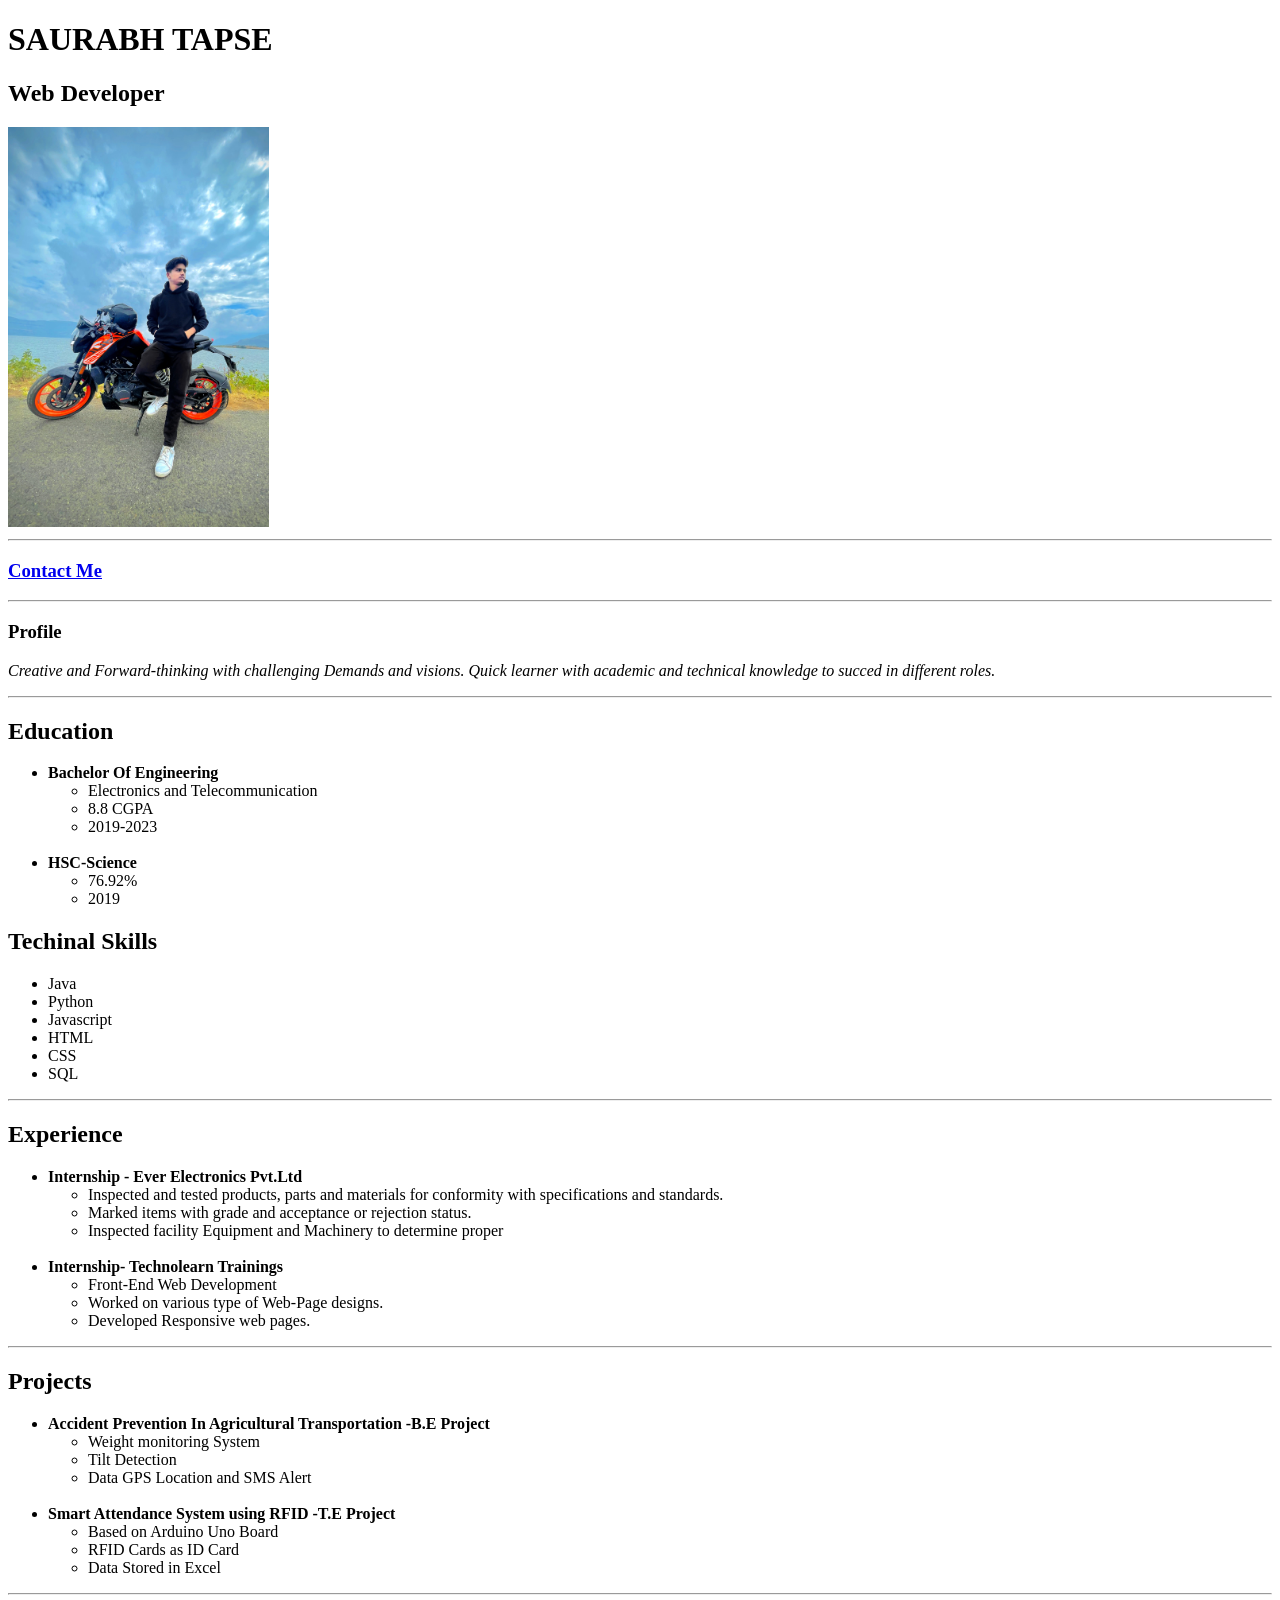
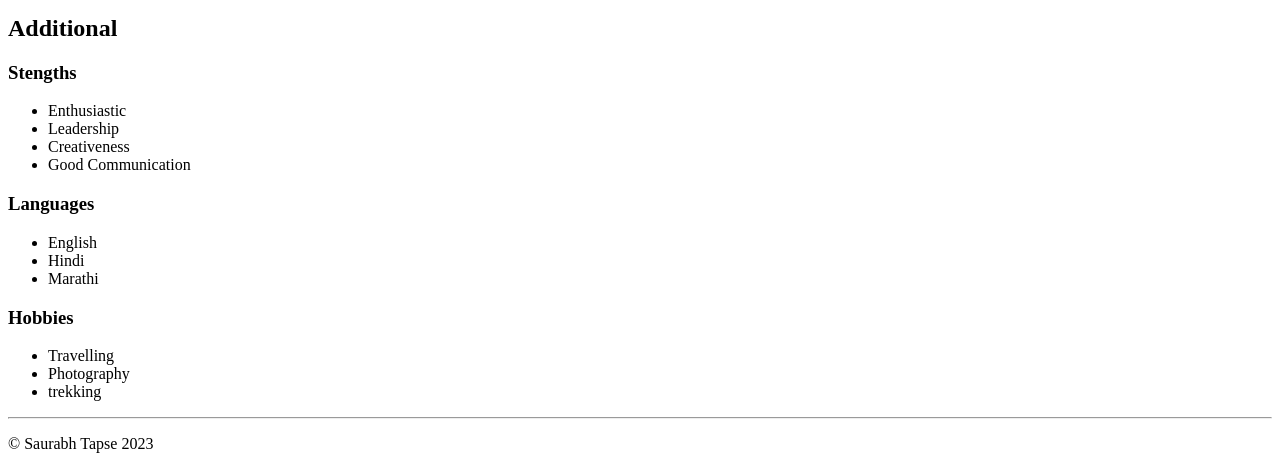
==== index.html @ bd3d549c "Add files via upload" ====
<!DOCTYPE html>
<html lang="en">
<head>
    <meta charset="UTF-8">
    <meta http-equiv="X-UA-Compatible" content="IE=edge">
    <meta name="viewport" content="width=device-width, initial-scale=1.0">
    <title>Capestone Resume
    </title>
</head>
<body>
    <h1 >SAURABH TAPSE</h1>
    <h2>Web Developer</h2>
    <img src="./Assets/images/IMG_0893-01 (1)-01.jpeg" alt="Saurabh Photo" height="400px"> 

    <hr/>
        <a href="./Contact.html" ><H3> Contact Me </H3></a>

    <hr/>
    <h3>Profile</h3>
    <p><i>Creative and Forward-thinking with challenging Demands and visions.
        Quick learner with academic and technical knowledge to succed in different roles.</i>
    </p>
    <hr/>
       
    <H2>Education</H2>
    <ul>
        <li><b>Bachelor Of Engineering </b></li>
        <ul>
            <li>Electronics and Telecommunication</li>
            <li>8.8 CGPA</li>
            <li>2019-2023</li>
        </ul>
        <br>
        <li><b>HSC-Science</b></li>
        <ul>
            <li>76.92%</li>
            <li>2019</li>
        </ul>
    </ul>
    <h2>Techinal Skills</h2>
    <ul>
        <li>Java</li>
        <li>Python</li>
        <li>Javascript</li>
        <li>HTML</li>
        <li>CSS</li>
        <li>SQL</li>
    </ul>

    <hr/>
    <h2>Experience</h2>
      <ul>
        <li> <b>Internship - Ever Electronics Pvt.Ltd</li></b>
            <ul>
                <li>Inspected and tested products, parts and materials for conformity with specifications and standards.</li>
                <li>Marked items with grade and acceptance or rejection status.</li>
                <li>Inspected facility Equipment and Machinery to determine proper</li>
            </ul>
        <br>    
        <li><b>Internship- Technolearn Trainings</b></li>
            <ul>
                 <li>Front-End Web Development</li>
                 <li> Worked on various type of Web-Page designs.</li>
                 <li>Developed Responsive web pages.</li>
            </ul>
      </ul>
    
    <hr/>
    <h2>Projects</h2>
      <ul>
        <li><b>Accident Prevention In Agricultural Transportation -B.E Project </b></li>
           <ul>
               <li>Weight monitoring System</li>
               <li>Tilt Detection </li>
               <li>Data GPS Location and SMS Alert</li>
           </ul>
        <br>   
        <li><b>Smart Attendance System using RFID -T.E Project</b></li>
           <ul>
              <li>Based on Arduino Uno Board</li>
              <li>RFID Cards as ID Card</li>
              <li>Data Stored in Excel</li>
           </ul>
      </ul>
    
    <hr/>
    <h2>Additional</h2> 
       <h3>Stengths</h3>
         <ul>
                <li>Enthusiastic</li>
                <li>Leadership</li>
                <li>Creativeness</li>
                <li>Good Communication</li>
         </ul>
        <h3>Languages</h3>
          <ul>
            <li>English</li>
            <li>Hindi</li>
            <li>Marathi</li>
          </ul>
        <h3>Hobbies</h3>  
          <ul>
            <li>Travelling</li>
            <li>Photography</li>
            <li>trekking</li>
          </ul>
        <hr>
        <p>© Saurabh Tapse 2023</p>  
</body>
</html>
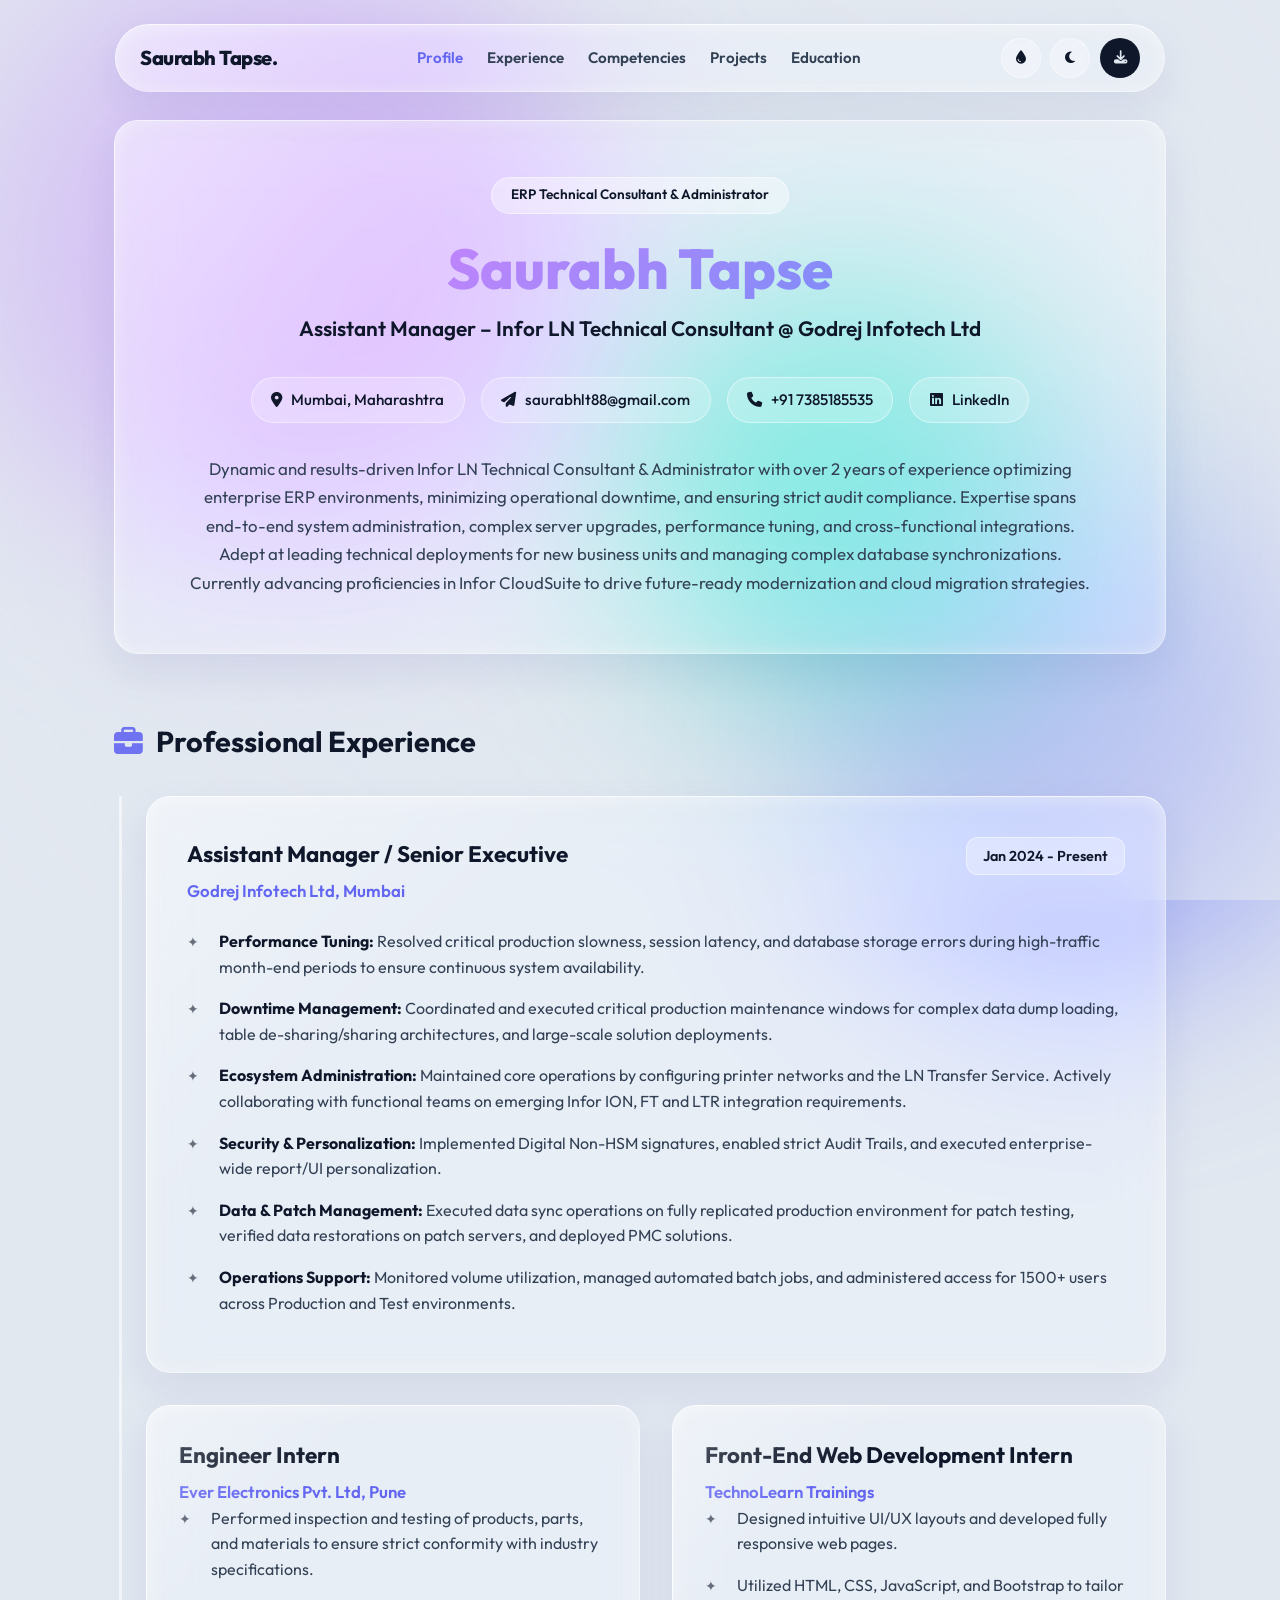
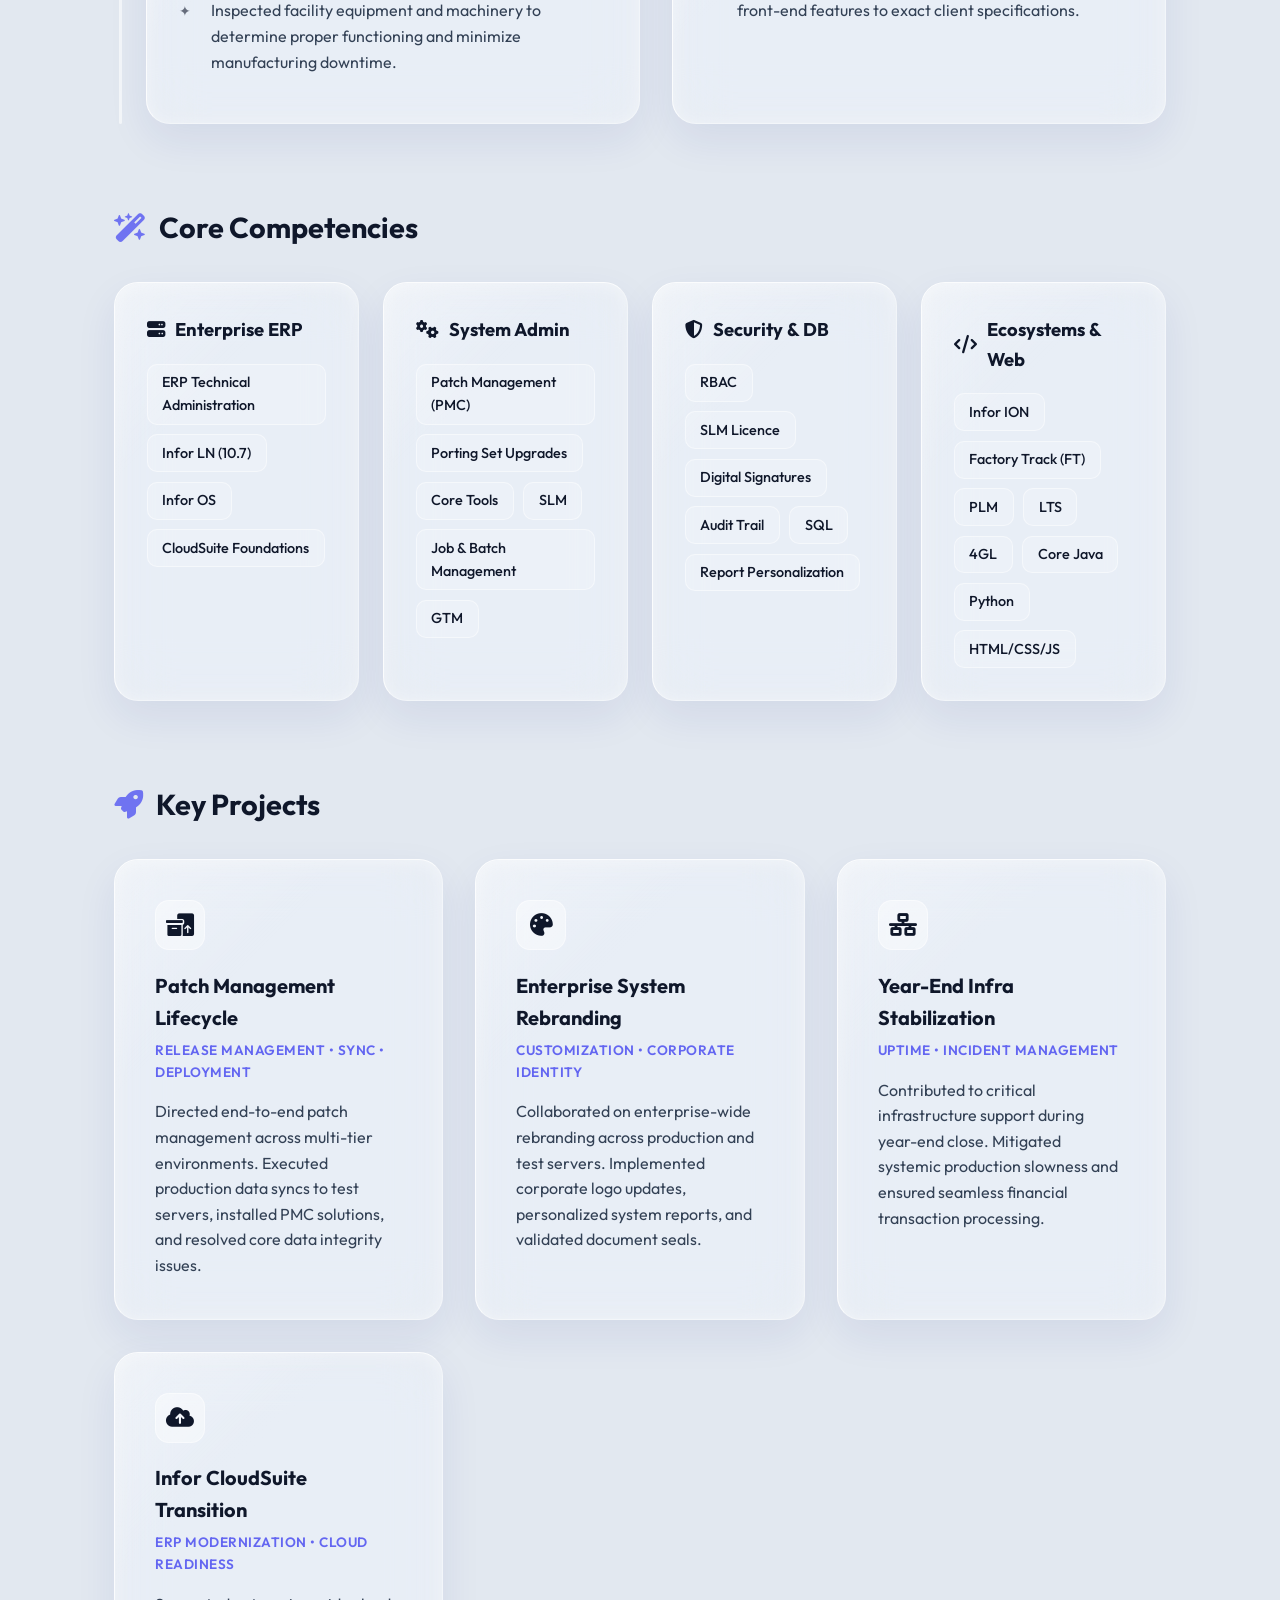
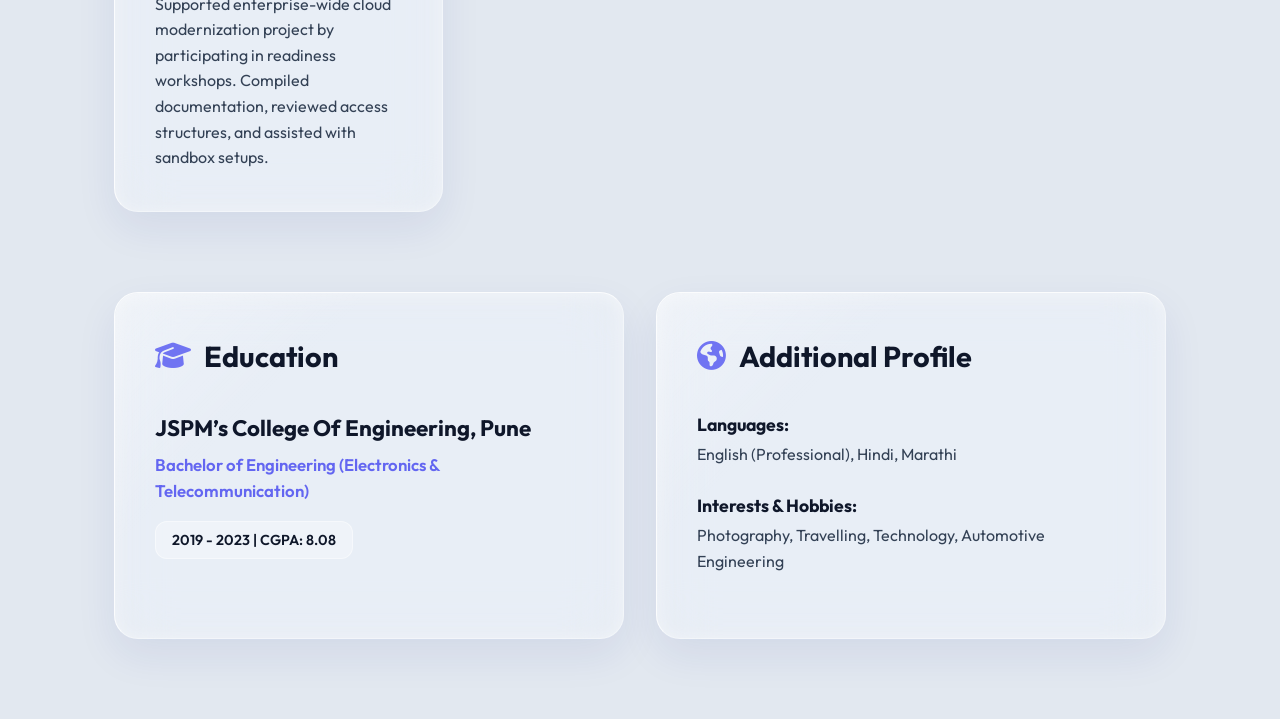
==== commit 76ecf1e4: "Rename Index.html to index.html" ====
--- a/index.html
+++ b/index.html
@@ -1,110 +1,207 @@
 <!DOCTYPE html>
 <html lang="en">
 <head>
-    <meta charset="UTF-8">
-    <meta http-equiv="X-UA-Compatible" content="IE=edge">
-    <meta name="viewport" content="width=device-width, initial-scale=1.0">
-    <title>Capestone Resume
-    </title>
+  <meta charset="UTF-8" />
+  <meta name="viewport" content="width=device-width, initial-scale=1.0" />
+  <title>Saurabh Tapse | Infor LN Technical Consultant</title>
+  
+  <link rel="preconnect" href="https://fonts.googleapis.com">
+  <link rel="preconnect" href="https://fonts.gstatic.com" crossorigin>
+  <link href="https://fonts.googleapis.com/css2?family=Outfit:wght@300;400;500;600;700;800&display=swap" rel="stylesheet">
+  <link rel="stylesheet" href="https://cdnjs.cloudflare.com/ajax/libs/font-awesome/6.4.0/css/all.min.css">
+  
+  <link rel="stylesheet" href="style.css">
 </head>
 <body>
-    <h1 >SAURABH TAPSE</h1>
-    <h2>Web Developer</h2>
-    <img src="./Assets/images/IMG_0893-01 (1)-01.jpeg" alt="Saurabh Photo" height="400px"> 
-
-    <hr/>
-        <a href="./Contact.html" ><H3> Contact Me </H3></a>
-
-    <hr/>
-    <h3>Profile</h3>
-    <p><i>Creative and Forward-thinking with challenging Demands and visions.
-        Quick learner with academic and technical knowledge to succed in different roles.</i>
-    </p>
-    <hr/>
-       
-    <H2>Education</H2>
-    <ul>
-        <li><b>Bachelor Of Engineering </b></li>
-        <ul>
-            <li>Electronics and Telecommunication</li>
-            <li>8.8 CGPA</li>
-            <li>2019-2023</li>
-        </ul>
-        <br>
-        <li><b>HSC-Science</b></li>
-        <ul>
-            <li>76.92%</li>
-            <li>2019</li>
-        </ul>
-    </ul>
-    <h2>Techinal Skills</h2>
-    <ul>
-        <li>Java</li>
-        <li>Python</li>
-        <li>Javascript</li>
-        <li>HTML</li>
-        <li>CSS</li>
-        <li>SQL</li>
-    </ul>
-
-    <hr/>
-    <h2>Experience</h2>
-      <ul>
-        <li> <b>Internship - Ever Electronics Pvt.Ltd</li></b>
-            <ul>
-                <li>Inspected and tested products, parts and materials for conformity with specifications and standards.</li>
-                <li>Marked items with grade and acceptance or rejection status.</li>
-                <li>Inspected facility Equipment and Machinery to determine proper</li>
+
+  <!-- Liquid Animated Background Blobs -->
+  <div class="blob shape-1"></div>
+  <div class="blob shape-2"></div>
+  <div class="blob shape-3"></div>
+  <div class="glass-overlay"></div>
+
+  <!-- Floating Top Navigation -->
+  <nav class="top-nav glass-panel">
+    <div class="nav-brand">Saurabh Tapse.</div>
+    
+    <div class="desktop-nav-links">
+      <a href="#hero" class="nav-link active">Profile</a>
+      <a href="#experience" class="nav-link">Experience</a>
+      <a href="#skills" class="nav-link">Competencies</a>
+      <a href="#projects" class="nav-link">Projects</a>
+      <a href="#education" class="nav-link">Education</a>
+    </div>
+
+    <div class="nav-controls">
+      <button class="icon-btn colorShiftBtn" title="Change Aura"><i class="fa-solid fa-droplet"></i></button>
+      <button class="icon-btn themeToggleBtn" title="Toggle Theme"><i class="fa-solid fa-moon"></i></button>
+      <button class="icon-btn highlight printBtn" title="Download PDF"><i class="fa-solid fa-download"></i></button>
+    </div>
+  </nav>
+
+  <main class="container">
+    
+    <!-- Hero Profile Section -->
+    <section id="hero" class="hero-section glass-panel reveal" data-tilt>
+      <div class="pill-badge">ERP Technical Consultant & Administrator</div>
+      <h1 class="hero-title">Saurabh Tapse</h1>
+      <h2 class="hero-subtitle">Assistant Manager – Infor LN Technical Consultant @ Godrej Infotech Ltd</h2>
+      
+      <div class="contact-pills">
+        <a href="https://maps.google.com/?q=Mumbai" target="_blank" class="contact-pill"><i class="fa-solid fa-location-dot"></i> Mumbai, Maharashtra</a>
+        <a href="mailto:saurabhlt88@gmail.com" class="contact-pill"><i class="fa-solid fa-paper-plane"></i> saurabhlt88@gmail.com</a>
+        <a href="tel:7385185535" class="contact-pill"><i class="fa-solid fa-phone"></i> +91 7385185535</a>
+        <a href="https://linkedin.com/in/saurabh-tapse" target="_blank" class="contact-pill"><i class="fa-brands fa-linkedin"></i> LinkedIn</a>
+      </div>
+
+      <p class="hero-bio">
+        Dynamic and results-driven Infor LN Technical Consultant & Administrator with over 2 years of experience optimizing enterprise ERP environments, minimizing operational downtime, and ensuring strict audit compliance. Expertise spans end-to-end system administration, complex server upgrades, performance tuning, and cross-functional integrations. Adept at leading technical deployments for new business units and managing complex database synchronizations. Currently advancing proficiencies in Infor CloudSuite to drive future-ready modernization and cloud migration strategies.
+      </p>
+    </section>
+
+    <!-- Experience Section -->
+    <section id="experience" class="content-section reveal">
+      <h3 class="section-heading"><i class="fa-solid fa-briefcase"></i> Professional Experience</h3>
+      
+      <div class="timeline">
+        <div class="timeline-item glass-panel hover-lift">
+          <div class="timeline-dot"></div>
+          <div class="timeline-header">
+            <div>
+              <h4 class="job-title">Assistant Manager / Senior Executive</h4>
+              <p class="company-name">Godrej Infotech Ltd, Mumbai</p>
+            </div>
+            <span class="date-badge">Jan 2024 - Present</span>
+          </div>
+          <ul class="creative-list">
+            <li><strong>Performance Tuning:</strong> Resolved critical production slowness, session latency, and database storage errors during high-traffic month-end periods to ensure continuous system availability.</li>
+            <li><strong>Downtime Management:</strong> Coordinated and executed critical production maintenance windows for complex data dump loading, table de-sharing/sharing architectures, and large-scale solution deployments.</li>
+            <li><strong>Ecosystem Administration:</strong> Maintained core operations by configuring printer networks and the LN Transfer Service. Actively collaborating with functional teams on emerging Infor ION, FT and LTR integration requirements.</li>
+            <li><strong>Security & Personalization:</strong> Implemented Digital Non-HSM signatures, enabled strict Audit Trails, and executed enterprise-wide report/UI personalization.</li>
+            <li><strong>Data & Patch Management:</strong> Executed data sync operations on fully replicated production environment for patch testing, verified data restorations on patch servers, and deployed PMC solutions.</li>
+            <li><strong>Operations Support:</strong> Monitored volume utilization, managed automated batch jobs, and administered access for 1500+ users across Production and Test environments.</li>
+          </ul>
+        </div>
+
+        <div class="internship-grid">
+          <div class="glass-panel hover-lift mini-card">
+            <h4 class="job-title">Engineer Intern</h4>
+            <p class="company-name">Ever Electronics Pvt. Ltd, Pune</p>
+            <ul class="creative-list compact">
+              <li>Performed inspection and testing of products, parts, and materials to ensure strict conformity with industry specifications.</li>
+              <li>Inspected facility equipment and machinery to determine proper functioning and minimize manufacturing downtime.</li>
             </ul>
-        <br>    
-        <li><b>Internship- Technolearn Trainings</b></li>
-            <ul>
-                 <li>Front-End Web Development</li>
-                 <li> Worked on various type of Web-Page designs.</li>
-                 <li>Developed Responsive web pages.</li>
+          </div>
+
+          <div class="glass-panel hover-lift mini-card">
+            <h4 class="job-title">Front-End Web Development Intern</h4>
+            <p class="company-name">TechnoLearn Trainings</p>
+            <ul class="creative-list compact">
+              <li>Designed intuitive UI/UX layouts and developed fully responsive web pages.</li>
+              <li>Utilized HTML, CSS, JavaScript, and Bootstrap to tailor front-end features to exact client specifications.</li>
             </ul>
-      </ul>
-    
-    <hr/>
-    <h2>Projects</h2>
-      <ul>
-        <li><b>Accident Prevention In Agricultural Transportation -B.E Project </b></li>
-           <ul>
-               <li>Weight monitoring System</li>
-               <li>Tilt Detection </li>
-               <li>Data GPS Location and SMS Alert</li>
-           </ul>
-        <br>   
-        <li><b>Smart Attendance System using RFID -T.E Project</b></li>
-           <ul>
-              <li>Based on Arduino Uno Board</li>
-              <li>RFID Cards as ID Card</li>
-              <li>Data Stored in Excel</li>
-           </ul>
-      </ul>
-    
-    <hr/>
-    <h2>Additional</h2> 
-       <h3>Stengths</h3>
-         <ul>
-                <li>Enthusiastic</li>
-                <li>Leadership</li>
-                <li>Creativeness</li>
-                <li>Good Communication</li>
-         </ul>
-        <h3>Languages</h3>
-          <ul>
-            <li>English</li>
-            <li>Hindi</li>
-            <li>Marathi</li>
-          </ul>
-        <h3>Hobbies</h3>  
-          <ul>
-            <li>Travelling</li>
-            <li>Photography</li>
-            <li>trekking</li>
-          </ul>
-        <hr>
-        <p>© Saurabh Tapse 2023</p>  
+          </div>
+        </div>
+      </div>
+    </section>
+
+    <!-- Skills Section -->
+    <section id="skills" class="content-section reveal">
+      <h3 class="section-heading"><i class="fa-solid fa-wand-magic-sparkles"></i> Core Competencies</h3>
+      
+      <div class="bento-grid">
+        <div class="bento-card glass-panel accent-1">
+          <h4><i class="fa-solid fa-server"></i> Enterprise ERP</h4>
+          <div class="tag-cloud">
+            <span>ERP Technical Administration</span> <span>Infor LN (10.7)</span> <span>Infor OS</span> <span>CloudSuite Foundations</span>
+          </div>
+        </div>
+
+        <div class="bento-card glass-panel accent-2">
+          <h4><i class="fa-solid fa-gears"></i> System Admin</h4>
+          <div class="tag-cloud">
+            <span>Patch Management (PMC)</span> <span>Porting Set Upgrades</span> <span>Core Tools</span> <span>SLM</span> <span>Job & Batch Management</span> <span>GTM</span>
+          </div>
+        </div>
+
+        <div class="bento-card glass-panel accent-3">
+          <h4><i class="fa-solid fa-shield-halved"></i> Security & DB</h4>
+          <div class="tag-cloud">
+            <span>RBAC</span> <span>SLM Licence</span> <span>Digital Signatures</span> <span>Audit Trail</span> <span>SQL</span> <span>Report Personalization</span>
+          </div>
+        </div>
+
+        <div class="bento-card glass-panel accent-4">
+          <h4><i class="fa-solid fa-code"></i> Ecosystems & Web</h4>
+          <div class="tag-cloud">
+            <span>Infor ION</span> <span>Factory Track (FT)</span> <span>PLM</span> <span>LTS</span> <span>4GL</span> <span>Core Java</span> <span>Python</span> <span>HTML/CSS/JS</span>
+          </div>
+        </div>
+      </div>
+    </section>
+
+    <!-- Projects Section -->
+    <section id="projects" class="content-section reveal">
+      <h3 class="section-heading"><i class="fa-solid fa-rocket"></i> Key Projects</h3>
+      
+      <div class="project-grid">
+        <div class="project-card glass-panel hover-lift">
+          <div class="project-icon"><i class="fa-solid fa-boxes-packing"></i></div>
+          <h4 class="project-title">Patch Management Lifecycle</h4>
+          <span class="project-scope">Release Management • Sync • Deployment</span>
+          <p>Directed end-to-end patch management across multi-tier environments. Executed production data syncs to test servers, installed PMC solutions, and resolved core data integrity issues.</p>
+        </div>
+
+        <div class="project-card glass-panel hover-lift">
+          <div class="project-icon"><i class="fa-solid fa-palette"></i></div>
+          <h4 class="project-title">Enterprise System Rebranding</h4>
+          <span class="project-scope">Customization • Corporate Identity</span>
+          <p>Collaborated on enterprise-wide rebranding across production and test servers. Implemented corporate logo updates, personalized system reports, and validated document seals.</p>
+        </div>
+
+        <div class="project-card glass-panel hover-lift">
+          <div class="project-icon"><i class="fa-solid fa-network-wired"></i></div>
+          <h4 class="project-title">Year-End Infra Stabilization</h4>
+          <span class="project-scope">Uptime • Incident Management</span>
+          <p>Contributed to critical infrastructure support during year-end close. Mitigated systemic production slowness and ensured seamless financial transaction processing.</p>
+        </div>
+
+        <div class="project-card glass-panel hover-lift">
+          <div class="project-icon"><i class="fa-solid fa-cloud-arrow-up"></i></div>
+          <h4 class="project-title">Infor CloudSuite Transition</h4>
+          <span class="project-scope">ERP Modernization • Cloud Readiness</span>
+          <p>Supported enterprise-wide cloud modernization project by participating in readiness workshops. Compiled documentation, reviewed access structures, and assisted with sandbox setups.</p>
+        </div>
+      </div>
+    </section>
+
+    <!-- Education & Extras Section -->
+    <section id="education" class="content-section reveal">
+      <div class="split-grid">
+        
+        <div class="glass-panel hover-lift split-card">
+          <h3 class="section-heading small"><i class="fa-solid fa-graduation-cap"></i> Education</h3>
+          <h4 class="job-title">JSPM’s College Of Engineering, Pune</h4>
+          <p class="company-name">Bachelor of Engineering (Electronics & Telecommunication)</p>
+          <span class="date-badge inline-badge">2019 - 2023 | CGPA: 8.08</span>
+        </div>
+
+        <div class="glass-panel hover-lift split-card">
+          <h3 class="section-heading small"><i class="fa-solid fa-earth-americas"></i> Additional Profile</h3>
+          <div class="info-block">
+            <strong>Languages:</strong>
+            <p>English (Professional), Hindi, Marathi</p>
+          </div>
+          <div class="info-block">
+            <strong>Interests & Hobbies:</strong>
+            <p>Photography, Travelling, Technology, Automotive Engineering</p>
+          </div>
+        </div>
+      </div>
+    </section>
+
+  </main>
+
+  <script src="script.js"></script>
 </body>
-</html>+</html>
--- a/style.css
+++ b/style.css
@@ -0,0 +1,299 @@
+:root {
+  /* Dynamic CSS Variables controlled by JS for Gradient Shift */
+  --blob-1: #c084fc;
+  --blob-2: #818cf8;
+  --blob-3: #2dd4bf;
+
+  /* Light Liquid Theme */
+  --bg-color: #e2e8f0;
+  --text-main: #0f172a;
+  --text-muted: #334155;
+  
+  /* Liquid Glass Core Properties */
+  --glass-bg: rgba(255, 255, 255, 0.25);
+  --glass-border: rgba(255, 255, 255, 0.45);
+  --glass-border-light: rgba(255, 255, 255, 0.8);
+  --glass-shadow: 0 16px 40px rgba(31, 38, 135, 0.08);
+  --glass-inner-shadow: inset 0 2px 15px rgba(255, 255, 255, 0.4);
+  
+  --primary-accent: #6366f1;
+  --gradient-text: linear-gradient(135deg, var(--blob-1), var(--blob-2));
+  --timeline-line: rgba(255, 255, 255, 0.6);
+}
+
+[data-theme="dark"] {
+  /* Dark Liquid Theme */
+  --blob-1: #4c1d95;
+  --blob-2: #3730a3;
+  --blob-3: #115e59;
+  
+  --bg-color: #020617;
+  --text-main: #f8fafc;
+  --text-muted: #cbd5e1;
+  
+  --glass-bg: rgba(15, 23, 42, 0.35);
+  --glass-border: rgba(255, 255, 255, 0.12);
+  --glass-border-light: rgba(255, 255, 255, 0.25);
+  --glass-shadow: 0 16px 40px rgba(0, 0, 0, 0.4);
+  --glass-inner-shadow: inset 0 2px 15px rgba(255, 255, 255, 0.05);
+  
+  --primary-accent: #818cf8;
+  --gradient-text: linear-gradient(135deg, var(--blob-1), var(--blob-2));
+  --timeline-line: rgba(255, 255, 255, 0.15);
+}
+
+* {
+  box-sizing: border-box;
+  margin: 0;
+  padding: 0;
+}
+
+body {
+  font-family: 'Outfit', sans-serif;
+  background-color: var(--bg-color);
+  color: var(--text-main);
+  line-height: 1.6;
+  overflow-x: hidden;
+  transition: background-color 0.5s ease;
+  cursor: default;
+}
+
+/* Liquid Animated Background Blobs */
+.blob {
+  position: fixed;
+  border-radius: 50%;
+  filter: blur(100px);
+  z-index: -2;
+  opacity: 0.65;
+  animation: float 22s infinite ease-in-out alternate;
+  transition: background-color 2.5s cubic-bezier(0.4, 0, 0.2, 1);
+}
+.shape-1 { width: 50vw; height: 50vw; background-color: var(--blob-1); top: -10%; left: -5%; animation-duration: 25s; }
+.shape-2 { width: 40vw; height: 40vw; background-color: var(--blob-2); bottom: -10%; right: -5%; animation-duration: 22s; animation-delay: -5s; }
+.shape-3 { width: 35vw; height: 35vw; background-color: var(--blob-3); top: 30%; left: 50%; animation-duration: 28s; animation-delay: -10s; }
+
+/* Overlay to blend colors smoothly */
+.glass-overlay {
+  position: fixed;
+  inset: 0;
+  z-index: -1;
+  background: radial-gradient(circle at center, transparent 0%, var(--bg-color) 100%);
+  opacity: 0.6;
+  transition: background 0.5s ease;
+}
+
+@keyframes float {
+  0% { transform: translate(0, 0) scale(1) rotate(0deg); }
+  50% { transform: translate(3%, 5%) scale(1.05) rotate(5deg); }
+  100% { transform: translate(-3%, -5%) scale(0.95) rotate(-5deg); }
+}
+
+/* -------------------------------------
+   LIQUID GLASS PANEL REUSABLE CLASS 
+-------------------------------------- */
+.glass-panel {
+  position: relative;
+  background: var(--glass-bg);
+  backdrop-filter: blur(28px) saturate(140%);
+  -webkit-backdrop-filter: blur(28px) saturate(140%);
+  border: 1px solid var(--glass-border);
+  border-top-color: var(--glass-border-light);
+  border-left-color: var(--glass-border-light);
+  box-shadow: var(--glass-shadow), var(--glass-inner-shadow);
+  border-radius: 24px;
+  overflow: hidden; /* For specular highlight */
+}
+
+/* Specular Highlight (The shiny rim on the glass) */
+.glass-panel::before {
+  content: '';
+  position: absolute;
+  top: 0; left: 0; right: 0; bottom: 0;
+  border-radius: inherit;
+  background: linear-gradient(135deg, rgba(255,255,255,0.3) 0%, rgba(255,255,255,0) 30%);
+  pointer-events: none;
+  z-index: 1;
+}
+
+/* Floating Top Navigation */
+.top-nav {
+  position: fixed;
+  top: 1.5rem;
+  left: 50%;
+  transform: translateX(-50%);
+  width: 90%;
+  max-width: 1050px;
+  display: flex;
+  justify-content: space-between;
+  align-items: center;
+  padding: 0.8rem 1.5rem;
+  z-index: 1000;
+  border-radius: 100px;
+}
+.nav-brand {
+  position: relative; z-index: 2; font-weight: 800; font-size: 1.25rem; color: var(--text-main); letter-spacing: -0.5px;
+}
+
+.desktop-nav-links {
+  position: relative; z-index: 2; display: flex; gap: 1.5rem;
+}
+.desktop-nav-links .nav-link {
+  text-decoration: none; color: var(--text-muted); font-weight: 600; font-size: 0.95rem;
+  transition: color 0.3s ease;
+}
+.desktop-nav-links .nav-link:hover, 
+.desktop-nav-links .nav-link.active {
+  color: var(--primary-accent);
+}
+
+.nav-controls { position: relative; z-index: 2; display: flex; gap: 0.6rem; }
+.icon-btn {
+  padding: 0.6rem; width: 40px; height: 40px; border-radius: 50%;
+  border: 1px solid var(--glass-border); background: rgba(255, 255, 255, 0.1); color: var(--text-main);
+  cursor: pointer; display: flex; align-items: center; justify-content: center;
+  transition: all 0.2s; backdrop-filter: blur(5px);
+}
+.icon-btn:hover { background: rgba(255,255,255,0.4); transform: translateY(-2px); }
+[data-theme="dark"] .icon-btn:hover { background: rgba(255,255,255,0.1); }
+.icon-btn.highlight { background: var(--text-main); color: var(--bg-color); border: none; }
+.icon-btn.highlight:hover { transform: translateY(-2px) scale(1.05); }
+
+/* Main Container Layout */
+.container {
+  max-width: 1100px;
+  margin: 7.5rem auto 4rem; /* Accounts for top nav */
+  padding: 0 1.5rem;
+  z-index: 5;
+  position: relative;
+}
+
+/* Hero Section (Centered & Wide) */
+.hero-section {
+  padding: 3.5rem 2.5rem;
+  text-align: center;
+  margin-bottom: 4rem;
+  display: flex;
+  flex-direction: column;
+  align-items: center;
+}
+.pill-badge {
+  position: relative; z-index: 2; display: inline-block;
+  background: rgba(255, 255, 255, 0.4); color: var(--text-main);
+  padding: 0.4rem 1.2rem; border-radius: 50px; font-weight: 600; font-size: 0.85rem;
+  margin-bottom: 1.5rem; border: 1px solid var(--glass-border);
+}
+[data-theme="dark"] .pill-badge { background: rgba(0, 0, 0, 0.4); }
+
+.hero-title {
+  position: relative; z-index: 2; font-size: 3.5rem; font-weight: 800; line-height: 1.1;
+  background: var(--gradient-text); -webkit-background-clip: text; -webkit-text-fill-color: transparent;
+  margin-bottom: 0.8rem; transition: background 2.5s ease;
+}
+.hero-subtitle { position: relative; z-index: 2; font-size: 1.3rem; font-weight: 600; color: var(--text-main); margin-bottom: 2rem; }
+
+.contact-pills { position: relative; z-index: 2; display: flex; flex-wrap: wrap; justify-content: center; gap: 1rem; margin-bottom: 2rem; }
+.contact-pill {
+  display: inline-flex; align-items: center; gap: 0.6rem; padding: 0.6rem 1.2rem;
+  background: rgba(255, 255, 255, 0.2); border: 1px solid var(--glass-border); border-radius: 50px;
+  color: var(--text-main); text-decoration: none; font-weight: 500; font-size: 0.95rem;
+  transition: all 0.3s ease;
+}
+[data-theme="dark"] .contact-pill { background: rgba(0, 0, 0, 0.2); }
+.contact-pill:hover { background: var(--text-main); color: var(--bg-color); transform: translateY(-3px); }
+
+.hero-bio { position: relative; z-index: 2; font-size: 1.05rem; color: var(--text-muted); max-width: 900px; line-height: 1.7; }
+
+/* Content Sections */
+.content-section { margin-bottom: 5rem; scroll-margin-top: 6rem; }
+.section-heading { font-size: 1.8rem; font-weight: 700; margin-bottom: 2rem; display: flex; align-items: center; gap: 0.8rem; color: var(--text-main); }
+.section-heading i { color: var(--primary-accent); opacity: 0.9; }
+
+/* Timeline */
+.timeline { position: relative; padding-left: 2rem; z-index: 2; }
+.timeline::before { content: ''; position: absolute; left: 5px; top: 0; bottom: 0; width: 3px; background: var(--timeline-line); border-radius: 3px; }
+.timeline-item { position: relative; padding: 2.5rem; margin-bottom: 2rem; }
+.timeline-dot {
+  position: absolute; left: -2rem; top: 3rem; width: 14px; height: 14px;
+  border-radius: 50%; background: var(--text-main); border: 4px solid var(--bg-color);
+  transform: translateX(-50%); box-sizing: content-box; z-index: 3;
+}
+.timeline-header { position: relative; z-index: 2; display: flex; justify-content: space-between; align-items: flex-start; flex-wrap: wrap; gap: 1rem; margin-bottom: 1.5rem; }
+.job-title { font-size: 1.4rem; font-weight: 700; color: var(--text-main); margin-bottom: 0.3rem;}
+.company-name { color: var(--primary-accent); font-weight: 600; font-size: 1.05rem; }
+.date-badge {
+  background: rgba(255, 255, 255, 0.3); border: 1px solid var(--glass-border);
+  padding: 0.4rem 1rem; border-radius: 12px; font-size: 0.9rem; font-weight: 600; color: var(--text-main);
+}
+[data-theme="dark"] .date-badge { background: rgba(0, 0, 0, 0.3); }
+
+.creative-list { list-style: none; position: relative; z-index: 2; }
+.creative-list li { position: relative; padding-left: 2rem; margin-bottom: 1rem; color: var(--text-muted); font-size: 1rem; }
+.creative-list li::before { content: '✦'; position: absolute; left: 0; top: 2px; color: var(--text-main); opacity: 0.6; font-size: 0.9rem; }
+.creative-list li strong { color: var(--text-main); }
+
+/* Internship Sub-Grid */
+.internship-grid { display: grid; grid-template-columns: 1fr 1fr; gap: 2rem; position: relative; z-index: 2; margin-top: 1rem;}
+.mini-card { padding: 2rem; }
+
+/* Grids */
+.bento-grid { display: grid; grid-template-columns: repeat(auto-fit, minmax(240px, 1fr)); gap: 1.5rem; position: relative; z-index: 2; }
+.bento-card { padding: 2rem; }
+.bento-card h4 { position: relative; z-index: 2; font-size: 1.15rem; margin-bottom: 1.2rem; display: flex; align-items: center; gap: 0.6rem; }
+.tag-cloud { position: relative; z-index: 2; display: flex; flex-wrap: wrap; gap: 0.6rem; }
+.tag-cloud span {
+  background: rgba(255, 255, 255, 0.2); border: 1px solid var(--glass-border);
+  padding: 0.4rem 0.9rem; border-radius: 10px; font-size: 0.9rem; font-weight: 500; color: var(--text-main);
+}
+[data-theme="dark"] .tag-cloud span { background: rgba(0, 0, 0, 0.2); }
+
+.project-grid { display: grid; grid-template-columns: repeat(auto-fit, minmax(300px, 1fr)); gap: 2rem; }
+.project-card { padding: 2.5rem; display: flex; flex-direction: column; }
+.project-icon {
+  position: relative; z-index: 2; width: 50px; height: 50px; background: rgba(255,255,255,0.4);
+  border: 1px solid var(--glass-border); border-radius: 14px;
+  display: flex; align-items: center; justify-content: center; color: var(--text-main); font-size: 1.4rem; margin-bottom: 1.2rem;
+}
+[data-theme="dark"] .project-icon { background: rgba(0,0,0,0.4); }
+.project-title { position: relative; z-index: 2; font-size: 1.25rem; font-weight: 700; margin-bottom: 0.4rem; }
+.project-scope { position: relative; z-index: 2; font-size: 0.85rem; font-weight: 600; color: var(--primary-accent); text-transform: uppercase; letter-spacing: 0.5px; margin-bottom: 1rem; }
+.project-card p { position: relative; z-index: 2; color: var(--text-muted); font-size: 1rem; }
+
+.split-grid { display: grid; grid-template-columns: 1fr 1fr; gap: 2rem; }
+.split-card { padding: 2.5rem; }
+.split-card > * { position: relative; z-index: 2; }
+.inline-badge { margin-top: 1rem; display: inline-block; }
+.info-block { margin-bottom: 1.5rem; }
+.info-block strong { display: block; font-size: 1.1rem; color: var(--text-main); margin-bottom: 0.2rem; }
+.info-block p { color: var(--text-muted); font-size: 1rem; }
+
+/* Animations & States */
+.hover-lift { transition: transform 0.4s cubic-bezier(0.175, 0.885, 0.32, 1.275), box-shadow 0.4s ease; }
+.hover-lift:hover { transform: translateY(-8px); box-shadow: 0 20px 40px rgba(0,0,0,0.15); }
+
+.reveal { opacity: 0; transform: translateY(30px); transition: all 0.8s cubic-bezier(0.16, 1, 0.3, 1); }
+.reveal.active { opacity: 1; transform: translateY(0); }
+
+/* Responsive Adjustments */
+@media (max-width: 1024px) {
+  .hero-title { font-size: 2.8rem; }
+  .top-nav { width: 95%; padding: 0.6rem 1rem; }
+  .desktop-nav-links { display: none; } /* Hide text links on smaller screens */
+}
+@media (max-width: 768px) {
+  .hero-section { padding: 2.5rem 1.5rem; }
+  .split-grid, .internship-grid { grid-template-columns: 1fr; }
+  .timeline-header { flex-direction: column; gap: 0.5rem; }
+}
+
+@media print {
+  body { background: #fff !important; color: #000 !important; }
+  .blob, .glass-overlay, .top-nav { display: none !important; }
+  .container { margin-top: 0; padding: 0; max-width: 100%; }
+  .glass-panel { background: transparent !important; border: 1px solid #ddd !important; box-shadow: none !important; page-break-inside: avoid; }
+  .glass-panel::before { display: none; }
+  .timeline::before { background: #ccc; }
+  .timeline-dot { border-color: #fff; background: #555; }
+  .hero-section { margin-bottom: 2rem; padding: 0; text-align: left; }
+  .contact-pills { justify-content: flex-start; }
+  .contact-pill { border: none; padding: 0; margin-right: 1rem;}
+}
